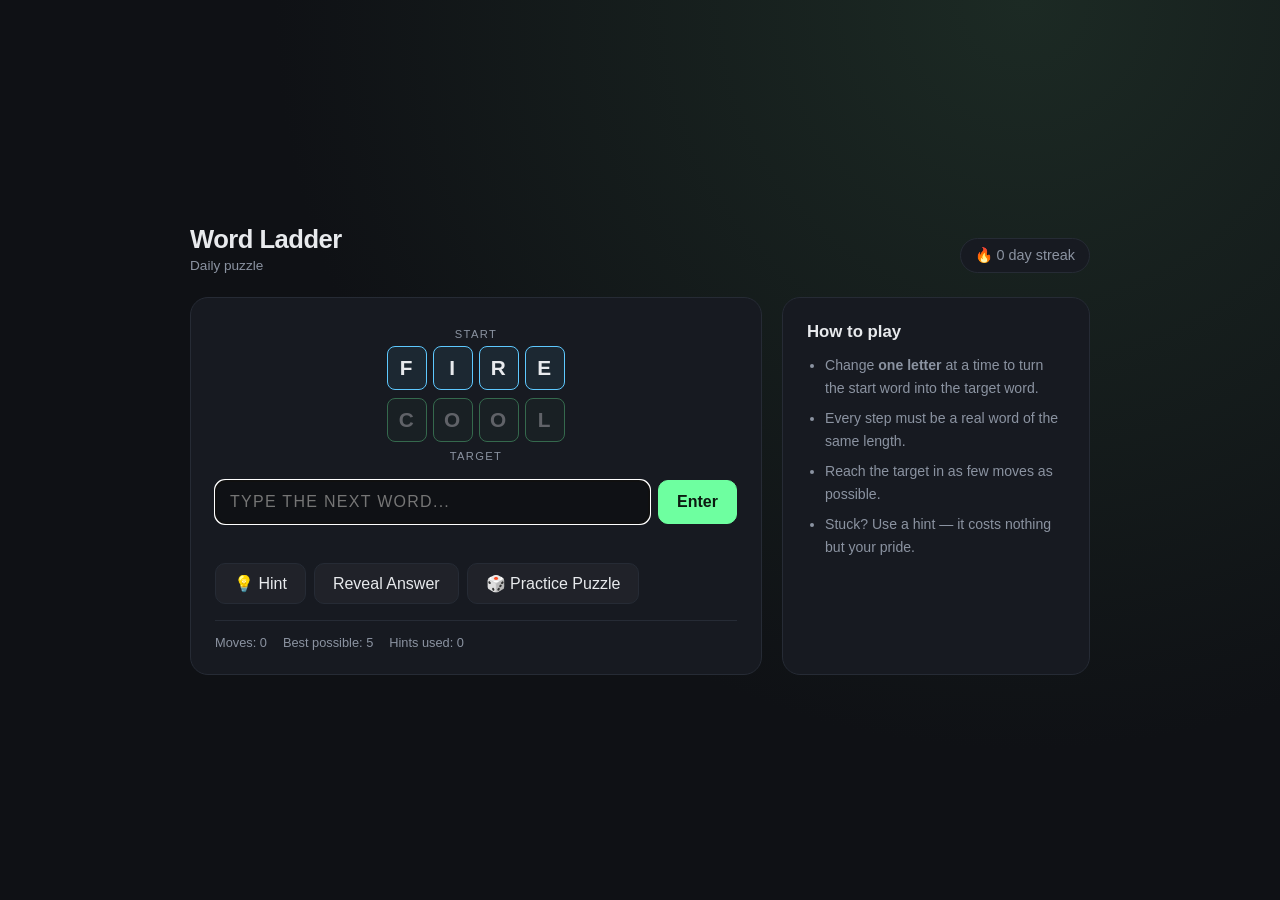
==== word-ladder/index.html @ 9a6d67ca "Add Word Ladder and Focus Sprint static site Co-Authored-By: Claude Opus 4.8 <noreply@anthropic.com>" ====
<!doctype html>
<html lang="en">
<head>
<meta charset="UTF-8" />
<meta name="viewport" content="width=device-width, initial-scale=1.0" />
<title>Word Ladder</title>
<link rel="stylesheet" href="style.css" />
</head>
<body>
  <div class="app">
    <header>
      <div class="title-block">
        <h1>Word Ladder</h1>
        <div class="subtitle" id="puzzleLabel">Daily puzzle</div>
      </div>
      <div class="stats" id="stats">🔥 0 streak</div>
    </header>

    <main>
      <section class="board-card">
        <div class="rail-label">START</div>
        <div class="ladder" id="ladder"></div>
        <div class="rail-label">TARGET</div>

        <form id="guessForm">
          <input
            type="text"
            id="guessInput"
            maxlength="8"
            autocomplete="off"
            autocapitalize="characters"
            spellcheck="false"
            placeholder="Type the next word..."
          />
          <button type="submit">Enter</button>
        </form>

        <div class="feedback" id="feedback"></div>

        <div class="toolbar">
          <button id="hintBtn">💡 Hint</button>
          <button id="giveUpBtn">Reveal Answer</button>
          <button id="newPuzzleBtn">🎲 Practice Puzzle</button>
        </div>

        <div class="meta">
          <span id="moveCount">Moves: 0</span>
          <span id="parCount">Best possible: —</span>
          <span id="hintCount">Hints used: 0</span>
        </div>
      </section>

      <section class="rules-card">
        <h2>How to play</h2>
        <ul>
          <li>Change <strong>one letter</strong> at a time to turn the start word into the target word.</li>
          <li>Every step must be a real word of the same length.</li>
          <li>Reach the target in as few moves as possible.</li>
          <li>Stuck? Use a hint — it costs nothing but your pride.</li>
        </ul>
      </section>
    </main>
  </div>

  <div class="celebration" id="celebration">
    <div class="celebration-content">
      <div class="celebration-emoji" id="celebrationEmoji">🏆</div>
      <div class="celebration-text" id="celebrationText">Solved!</div>
      <div class="celebration-sub" id="celebrationSub"></div>
      <button id="celebrationClose">Nice</button>
    </div>
  </div>

  <script src="words.js"></script>
  <script src="puzzles.js"></script>
  <script src="app.js"></script>
</body>
</html>
---- word-ladder/style.css ----
:root {
  --bg: #0f1115;
  --card: #171a21;
  --border: #262b35;
  --text: #e8eaed;
  --muted: #8b93a1;
  --accent: #6effa0;
  --accent2: #5ec9ff;
  --bad: #ff6b5e;
  --radius: 18px;
}

* { box-sizing: border-box; }

body {
  margin: 0;
  min-height: 100vh;
  background: radial-gradient(circle at 80% 0%, #1c2a24 0%, var(--bg) 55%);
  color: var(--text);
  font-family: -apple-system, BlinkMacSystemFont, "Segoe UI", sans-serif;
  display: flex;
  align-items: center;
  justify-content: center;
  padding: 24px;
}

.app { width: 100%; max-width: 900px; }

header {
  display: flex;
  align-items: flex-end;
  justify-content: space-between;
  margin-bottom: 24px;
}

h1 { font-size: 1.6rem; margin: 0 0 4px; letter-spacing: -0.02em; }

.subtitle { color: var(--muted); font-size: 0.85rem; }

.stats {
  background: var(--card);
  border: 1px solid var(--border);
  padding: 8px 14px;
  border-radius: 999px;
  font-size: 0.9rem;
  color: var(--muted);
  white-space: nowrap;
}

main {
  display: grid;
  grid-template-columns: 1.3fr 0.7fr;
  gap: 20px;
}

@media (max-width: 720px) {
  main { grid-template-columns: 1fr; }
}

.board-card, .rules-card {
  background: var(--card);
  border: 1px solid var(--border);
  border-radius: var(--radius);
  padding: 24px;
}

.rail-label {
  font-size: 0.7rem;
  letter-spacing: 0.12em;
  color: var(--muted);
  text-align: center;
  margin: 6px 0;
}

.ladder {
  display: flex;
  flex-direction: column;
  gap: 8px;
  align-items: center;
  min-height: 60px;
  margin-bottom: 8px;
}

.rung {
  display: flex;
  gap: 6px;
  font-weight: 700;
  font-size: 1.3rem;
  letter-spacing: 0.08em;
}

.rung .letter {
  width: 40px;
  height: 44px;
  border-radius: 8px;
  border: 1px solid var(--border);
  display: flex;
  align-items: center;
  justify-content: center;
  background: rgba(255,255,255,0.03);
  text-transform: uppercase;
}

.rung.start .letter, .rung.end .letter {
  border-color: var(--accent2);
  background: rgba(94,201,255,0.08);
}

.rung.end .letter { border-color: var(--accent); background: rgba(110,255,160,0.08); }

.rung .letter.changed {
  border-color: var(--accent);
  background: rgba(110,255,160,0.15);
  color: var(--accent);
}

.rung.hinted .letter { border-style: dashed; }

#guessForm {
  display: flex;
  gap: 8px;
  margin: 18px 0 10px;
}

#guessInput {
  flex: 1;
  background: var(--bg);
  border: 1px solid var(--border);
  color: var(--text);
  border-radius: 10px;
  padding: 12px 14px;
  font: inherit;
  text-transform: uppercase;
  letter-spacing: 0.08em;
}

button {
  font: inherit;
  border-radius: 10px;
  border: 1px solid var(--border);
  background: rgba(255,255,255,0.04);
  color: var(--text);
  padding: 10px 18px;
  cursor: pointer;
  transition: transform 0.1s ease, background 0.15s ease;
}

button:hover { background: rgba(255,255,255,0.09); }
button:active { transform: scale(0.97); }

#guessForm button {
  background: var(--accent);
  border-color: var(--accent);
  color: #0b1a10;
  font-weight: 600;
}

.feedback {
  min-height: 1.4em;
  font-size: 0.85rem;
  color: var(--bad);
  margin-bottom: 10px;
}

.feedback.ok { color: var(--accent); }

.toolbar {
  display: flex;
  gap: 8px;
  flex-wrap: wrap;
  margin-bottom: 16px;
}

.meta {
  display: flex;
  gap: 16px;
  flex-wrap: wrap;
  font-size: 0.8rem;
  color: var(--muted);
  border-top: 1px solid var(--border);
  padding-top: 14px;
}

.rules-card h2 { margin: 0 0 12px; font-size: 1.05rem; }
.rules-card ul { margin: 0; padding-left: 18px; color: var(--muted); font-size: 0.88rem; line-height: 1.6; }
.rules-card li { margin-bottom: 8px; }

.celebration {
  position: fixed;
  inset: 0;
  display: none;
  align-items: center;
  justify-content: center;
  background: rgba(0,0,0,0.55);
  z-index: 10;
}

.celebration.show { display: flex; animation: fadeIn 0.2s ease; }

.celebration-content {
  background: var(--card);
  border: 1px solid var(--border);
  border-radius: var(--radius);
  padding: 36px 50px;
  text-align: center;
  animation: pop 0.35s cubic-bezier(.34,1.56,.64,1);
  max-width: 360px;
}

.celebration-emoji { font-size: 3rem; margin-bottom: 8px; }
.celebration-text { font-size: 1.2rem; font-weight: 600; margin-bottom: 6px; }
.celebration-sub { color: var(--muted); font-size: 0.85rem; margin-bottom: 18px; }

@keyframes fadeIn { from { opacity: 0; } to { opacity: 1; } }
@keyframes pop {
  from { transform: scale(0.7); opacity: 0; }
  to { transform: scale(1); opacity: 1; }
}
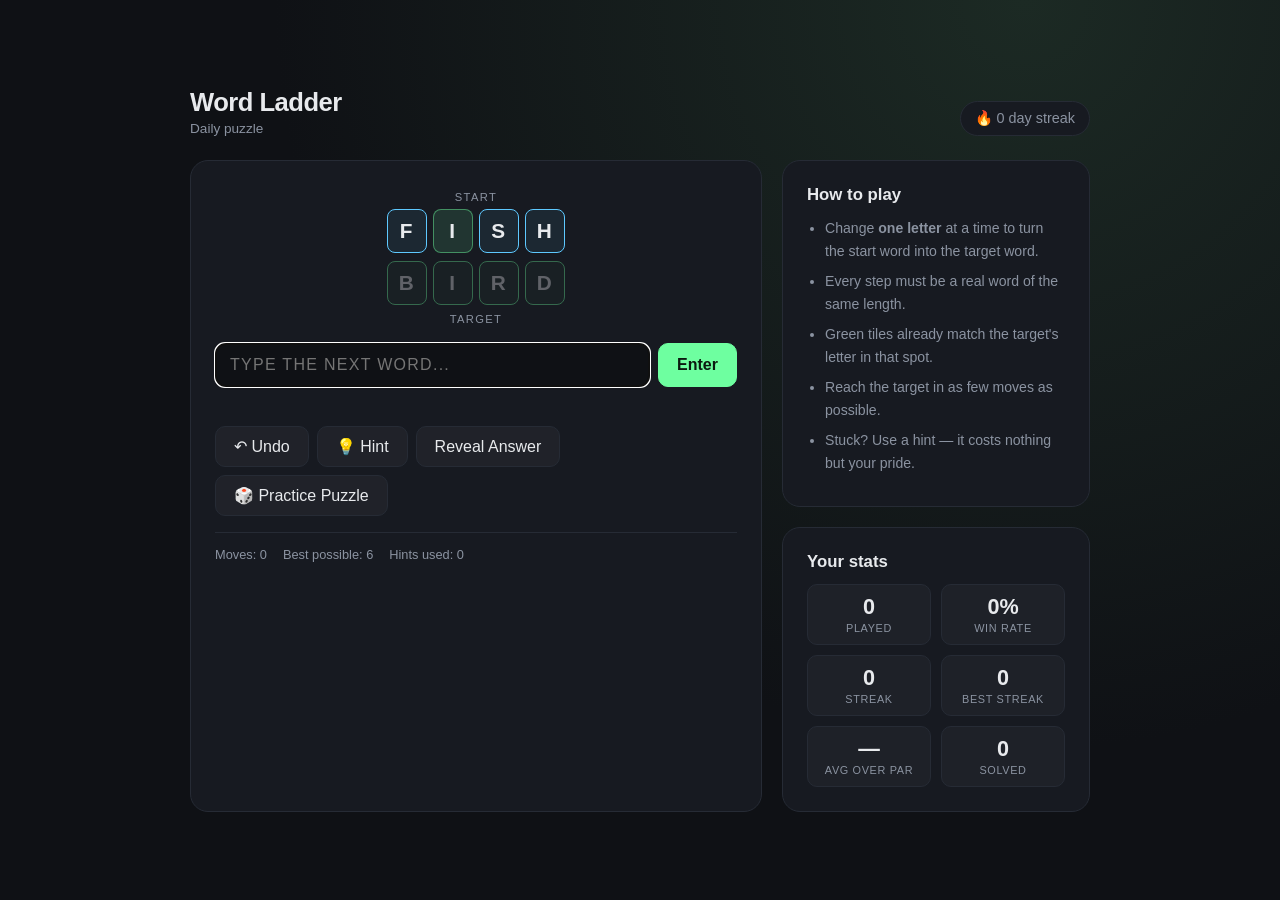
==== commit 856adb66: "Remove Focus Sprint; upgrade Word Ladder Word Ladder now has: undo (rolls back hints too), Wordle-st" ====
--- a/word-ladder/index.html
+++ b/word-ladder/index.html
@@ -38,6 +38,7 @@
         <div class="feedback" id="feedback"></div>
 
         <div class="toolbar">
+          <button id="undoBtn">↶ Undo</button>
           <button id="hintBtn">💡 Hint</button>
           <button id="giveUpBtn">Reveal Answer</button>
           <button id="newPuzzleBtn">🎲 Practice Puzzle</button>
@@ -50,15 +51,23 @@
         </div>
       </section>
 
-      <section class="rules-card">
-        <h2>How to play</h2>
-        <ul>
-          <li>Change <strong>one letter</strong> at a time to turn the start word into the target word.</li>
-          <li>Every step must be a real word of the same length.</li>
-          <li>Reach the target in as few moves as possible.</li>
-          <li>Stuck? Use a hint — it costs nothing but your pride.</li>
-        </ul>
-      </section>
+      <aside class="side">
+        <section class="rules-card">
+          <h2>How to play</h2>
+          <ul>
+            <li>Change <strong>one letter</strong> at a time to turn the start word into the target word.</li>
+            <li>Every step must be a real word of the same length.</li>
+            <li>Green tiles already match the target's letter in that spot.</li>
+            <li>Reach the target in as few moves as possible.</li>
+            <li>Stuck? Use a hint — it costs nothing but your pride.</li>
+          </ul>
+        </section>
+
+        <section class="rules-card stats-card">
+          <h2>Your stats</h2>
+          <div class="stat-grid" id="statGrid"></div>
+        </section>
+      </aside>
     </main>
   </div>
 
@@ -67,7 +76,10 @@
       <div class="celebration-emoji" id="celebrationEmoji">🏆</div>
       <div class="celebration-text" id="celebrationText">Solved!</div>
       <div class="celebration-sub" id="celebrationSub"></div>
-      <button id="celebrationClose">Nice</button>
+      <div class="celebration-actions">
+        <button id="shareBtn" class="primary">🔗 Share result</button>
+        <button id="celebrationClose">Nice</button>
+      </div>
     </div>
   </div>
 
--- a/word-ladder/style.css
+++ b/word-ladder/style.css
@@ -108,9 +108,14 @@
 
 .rung.end .letter { border-color: var(--accent); background: rgba(110,255,160,0.08); }
 
+.rung .letter.match {
+  border-color: rgba(110,255,160,0.45);
+  background: rgba(110,255,160,0.12);
+}
+
 .rung .letter.changed {
   border-color: var(--accent);
-  background: rgba(110,255,160,0.15);
+  background: rgba(110,255,160,0.22);
   color: var(--accent);
 }
 
@@ -181,9 +186,34 @@
   padding-top: 14px;
 }
 
+.side { display: flex; flex-direction: column; gap: 20px; }
+
 .rules-card h2 { margin: 0 0 12px; font-size: 1.05rem; }
 .rules-card ul { margin: 0; padding-left: 18px; color: var(--muted); font-size: 0.88rem; line-height: 1.6; }
 .rules-card li { margin-bottom: 8px; }
+
+.stat-grid {
+  display: grid;
+  grid-template-columns: 1fr 1fr;
+  gap: 10px;
+}
+.stat {
+  background: rgba(255,255,255,0.03);
+  border: 1px solid var(--border);
+  border-radius: 10px;
+  padding: 10px 12px;
+  text-align: center;
+}
+.stat .value { font-size: 1.35rem; font-weight: 700; line-height: 1.1; }
+.stat .label { font-size: 0.68rem; letter-spacing: 0.06em; color: var(--muted); text-transform: uppercase; margin-top: 3px; }
+
+.celebration-actions { display: flex; gap: 8px; justify-content: center; flex-wrap: wrap; }
+.celebration-actions button.primary {
+  background: var(--accent);
+  border-color: var(--accent);
+  color: #0b1a10;
+  font-weight: 600;
+}
 
 .celebration {
   position: fixed;
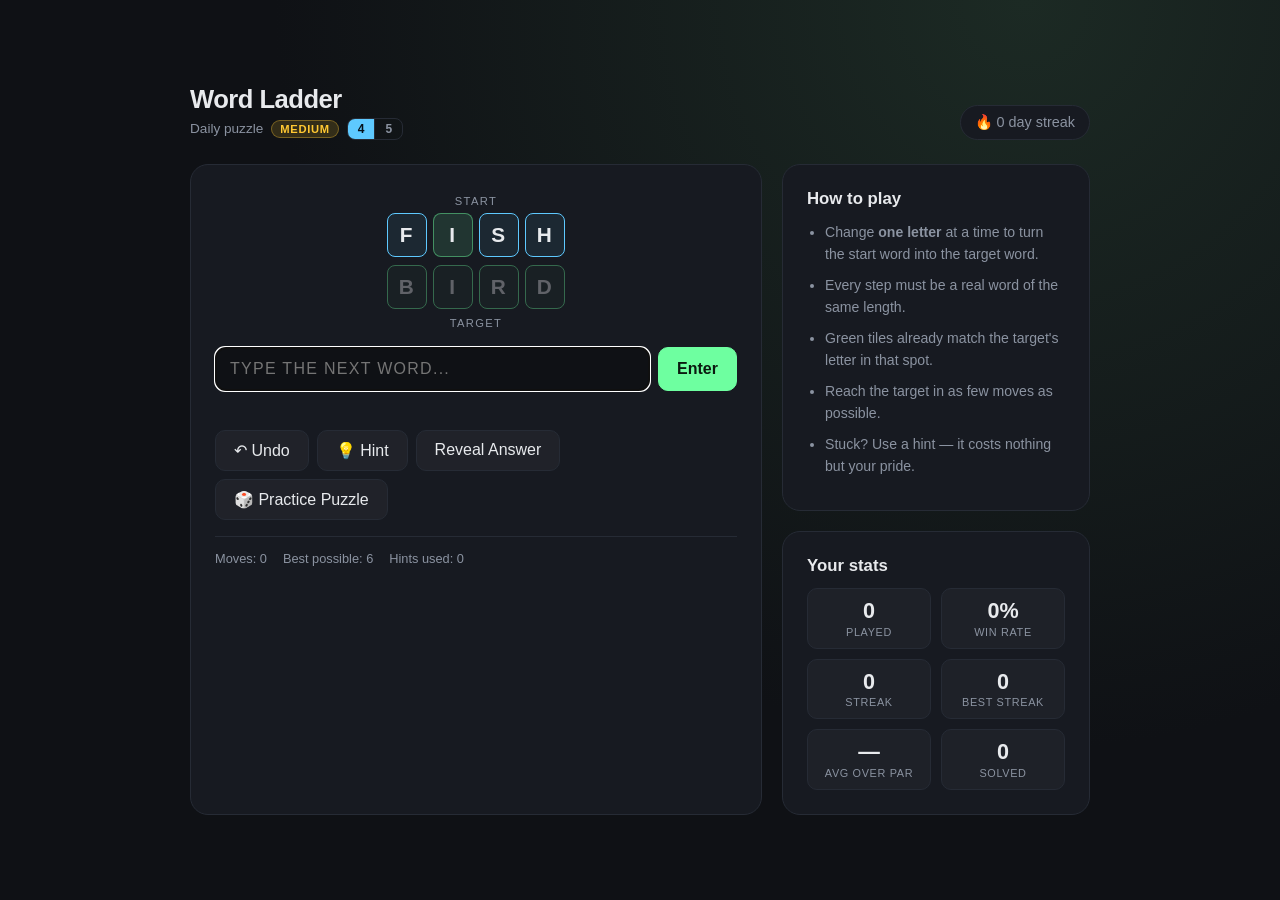
==== commit 8b354aad: "Add 5-letter mode, difficulty badge, and practice share to Word Ladder - 4/5 toggle switches between" ====
--- a/word-ladder/index.html
+++ b/word-ladder/index.html
@@ -11,7 +11,14 @@
     <header>
       <div class="title-block">
         <h1>Word Ladder</h1>
-        <div class="subtitle" id="puzzleLabel">Daily puzzle</div>
+        <div class="sub-row">
+          <span class="subtitle" id="puzzleLabel">Daily puzzle</span>
+          <span class="diff-badge" id="diffBadge"></span>
+          <span class="len-toggle" id="lenToggle">
+            <button type="button" data-len="4" class="active">4</button>
+            <button type="button" data-len="5">5</button>
+          </span>
+        </div>
       </div>
       <div class="stats" id="stats">🔥 0 streak</div>
     </header>
@@ -84,7 +91,9 @@
   </div>
 
   <script src="words.js"></script>
+  <script src="words5.js"></script>
   <script src="puzzles.js"></script>
+  <script src="puzzles5.js"></script>
   <script src="app.js"></script>
 </body>
 </html>
--- a/word-ladder/style.css
+++ b/word-ladder/style.css
@@ -241,6 +241,49 @@
 .celebration-text { font-size: 1.2rem; font-weight: 600; margin-bottom: 6px; }
 .celebration-sub { color: var(--muted); font-size: 0.85rem; margin-bottom: 18px; }
 
+.sub-row {
+  display: flex;
+  align-items: center;
+  gap: 8px;
+  flex-wrap: wrap;
+  margin-top: 2px;
+}
+
+.diff-badge {
+  font-size: 0.7rem;
+  font-weight: 600;
+  letter-spacing: 0.06em;
+  padding: 2px 8px;
+  border-radius: 999px;
+  text-transform: uppercase;
+  display: none;
+}
+.diff-badge.easy   { display: inline-block; background: rgba(110,255,160,0.15); color: var(--accent);  border: 1px solid rgba(110,255,160,0.35); }
+.diff-badge.medium { display: inline-block; background: rgba(255,200,50,0.15);  color: #ffc832;        border: 1px solid rgba(255,200,50,0.35); }
+.diff-badge.hard   { display: inline-block; background: rgba(255,107,94,0.15);  color: var(--bad);     border: 1px solid rgba(255,107,94,0.35); }
+
+.len-toggle {
+  display: inline-flex;
+  border: 1px solid var(--border);
+  border-radius: 8px;
+  overflow: hidden;
+}
+.len-toggle button {
+  padding: 3px 10px;
+  font-size: 0.75rem;
+  font-weight: 600;
+  border: none;
+  border-radius: 0;
+  background: transparent;
+  color: var(--muted);
+  cursor: pointer;
+  transition: background 0.15s, color 0.15s;
+  transform: none;
+}
+.len-toggle button + button { border-left: 1px solid var(--border); }
+.len-toggle button.active   { background: var(--accent2); color: #041018; }
+.len-toggle button:hover:not(.active) { background: rgba(255,255,255,0.07); color: var(--text); }
+
 @keyframes fadeIn { from { opacity: 0; } to { opacity: 1; } }
 @keyframes pop {
   from { transform: scale(0.7); opacity: 0; }
